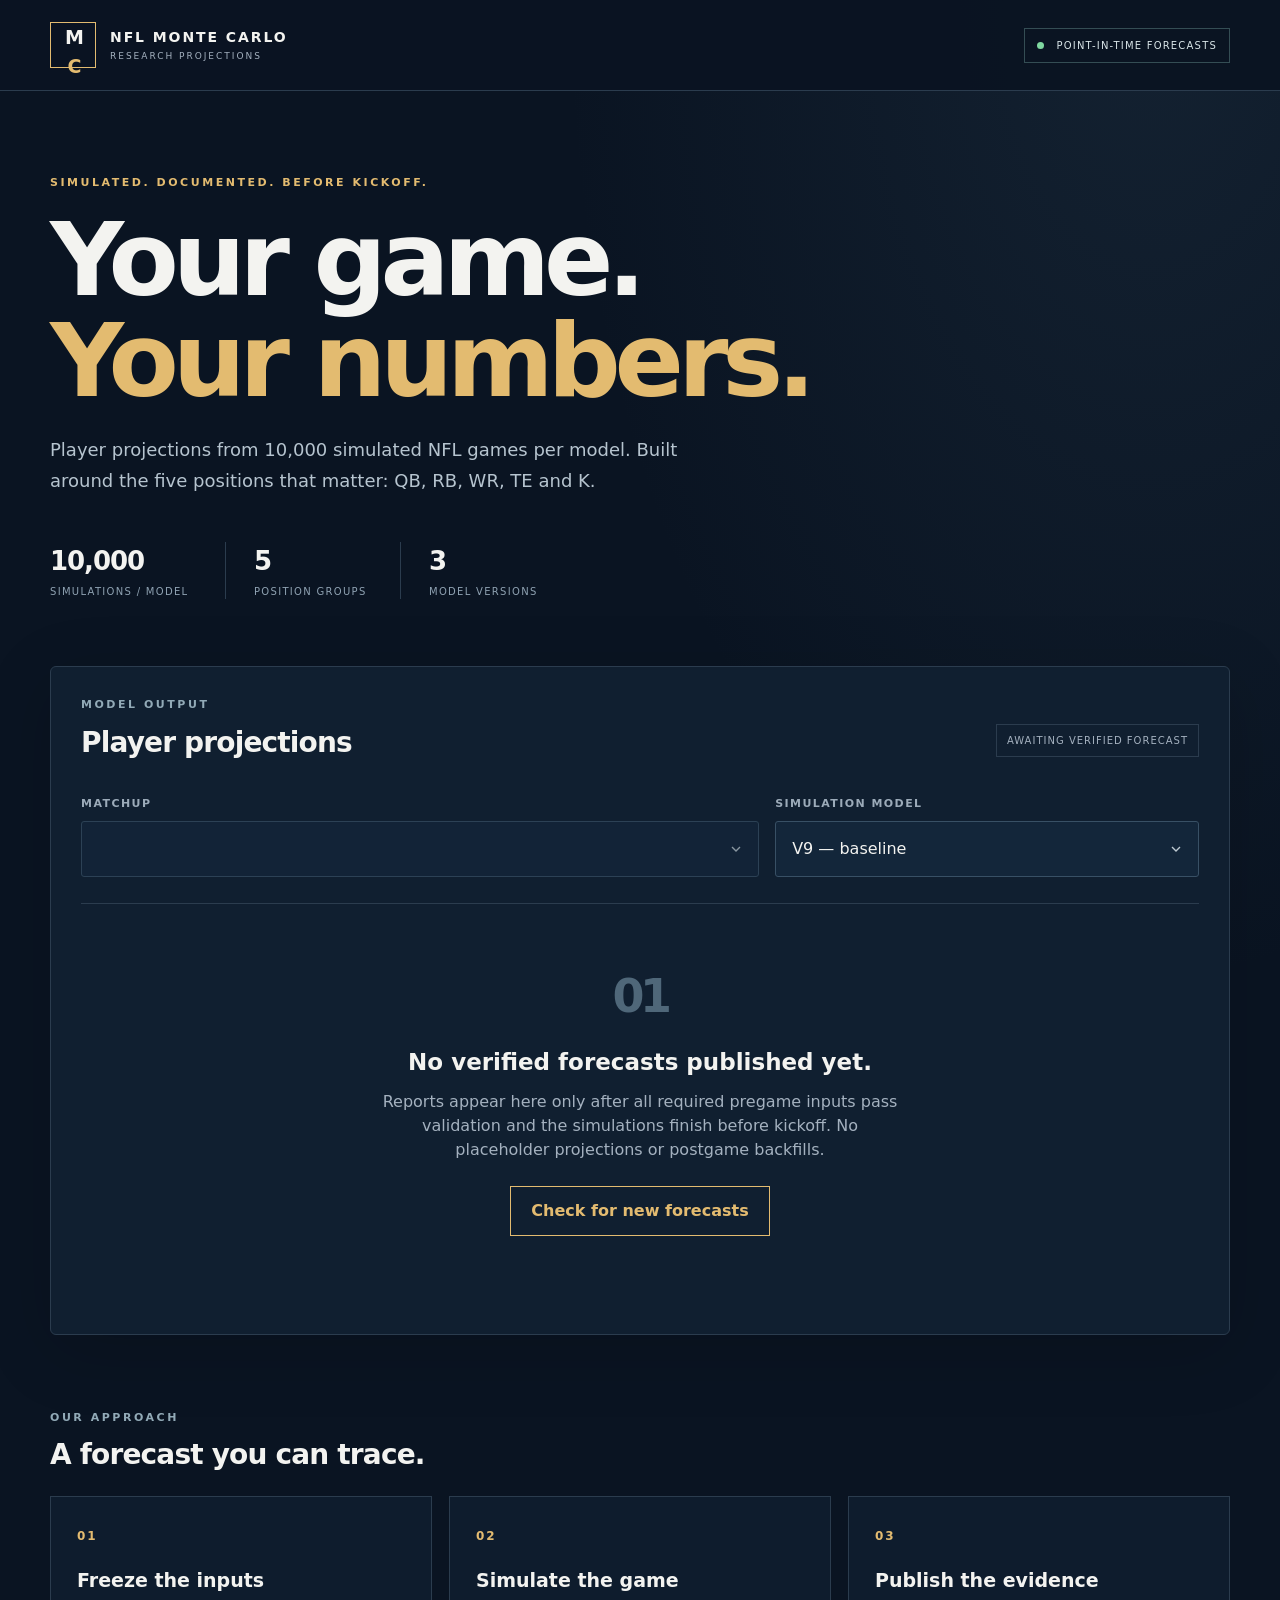
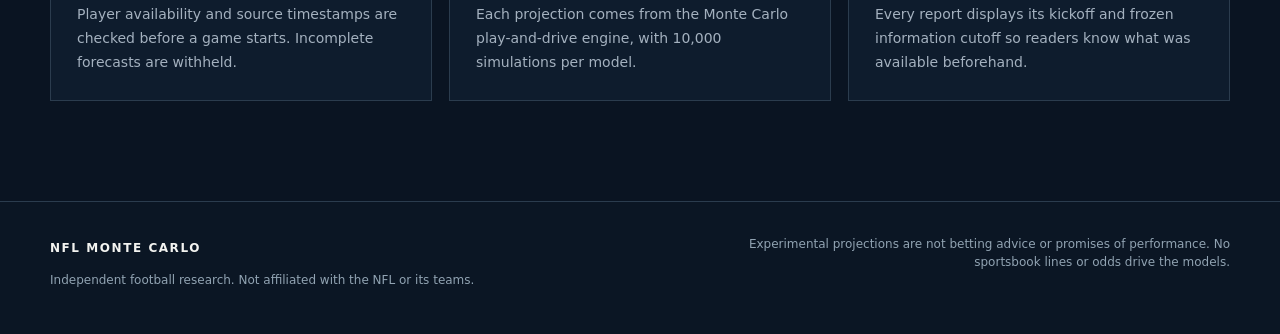
==== docs/index.html @ c94323e9 "Add files via upload" ====
<!doctype html>
<html lang="en">
<head>
  <meta charset="utf-8">
  <meta name="viewport" content="width=device-width, initial-scale=1">
  <meta name="description" content="Transparent, frozen pregame NFL Monte Carlo player projections for quarterbacks, running backs, wide receivers, tight ends and kickers.">
  <meta name="theme-color" content="#0c1726">
  <title>NFL Monte Carlo | Pregame Player Projections</title>
  <link rel="stylesheet" href="./style.css">
  <script src="./app.js" defer></script>
</head>
<body>
  <header class="site-header">
    <div class="container nav-wrap">
      <a href="./" class="brand" aria-label="NFL Monte Carlo homepage">
        <span class="brand-mark" aria-hidden="true">M<span class="brand-accent">C</span></span>
        <span class="brand-text"><strong>NFL MONTE CARLO</strong><small>RESEARCH PROJECTIONS</small></span>
      </a>
      <span class="site-chip"><span class="pulse-dot"></span> POINT-IN-TIME FORECASTS</span>
    </div>
  </header>

  <main class="container">
    <section class="hero" aria-labelledby="page-title">
      <div class="eyebrow">SIMULATED. DOCUMENTED. BEFORE KICKOFF.</div>
      <h1 id="page-title">Your game.<br><span>Your numbers.</span></h1>
      <p class="intro">Player projections from 10,000 simulated NFL games per model. Built around the five positions that matter: QB, RB, WR, TE and K.</p>
      <div class="hero-metrics">
        <div class="metric"><strong>10,000</strong><span>SIMULATIONS / MODEL</span></div>
        <div class="metric"><strong>5</strong><span>POSITION GROUPS</span></div>
        <div class="metric"><strong>3</strong><span>MODEL VERSIONS</span></div>
      </div>
    </section>

    <section class="workspace" aria-labelledby="workspace-title">
      <div class="section-header">
        <div>
          <div class="eyebrow muted">MODEL OUTPUT</div>
          <h2 id="workspace-title">Player projections</h2>
        </div>
        <span class="status" id="status-chip">CHECKING FORECASTS</span>
      </div>

      <div class="controls">
        <div class="control-field game-control">
          <label for="game-select">MATCHUP</label>
          <select id="game-select"><option value="">Loading verified matchups…</option></select>
        </div>
        <div class="control-field model-control">
          <label for="model-select">SIMULATION MODEL</label>
          <select id="model-select">
            <option value="v9">V9 — baseline</option>
            <option value="v10">V10 — research</option>
            <option value="v10_fg">V10+FG — research</option>
          </select>
        </div>
      </div>

      <div id="error-state" class="notice" hidden role="status"></div>

      <div id="empty-state" class="empty-state" role="status" hidden>
        <div class="empty-symbol" aria-hidden="true">01</div>
        <h3>No verified forecasts published yet.</h3>
        <p>Reports appear here only after all required pregame inputs pass validation and the simulations finish before kickoff. No placeholder projections or postgame backfills.</p>
        <button id="refresh-button" class="outline-button" type="button">Check for new forecasts</button>
      </div>

      <div id="forecast" hidden>
        <div class="matchup-bar">
          <div>
            <div class="eyebrow muted" id="matchup-overline">MATCHUP PROJECTION</div>
            <h3 id="matchup-title">—</h3>
            <div class="match-meta" id="match-meta"></div>
          </div>
          <div class="capture-badge"><span class="capture-dot"></span><span id="capture-label">FROZEN PREGAME</span></div>
        </div>

        <div id="research-banner" class="research-banner" hidden>
          <strong>Experimental model</strong> — For research comparison only. V9 is the baseline; this model has not been promoted for production scoring.
        </div>

        <div class="position-tabs" role="tablist" aria-label="Select player position">
          <button type="button" class="tab active" data-position="QB" aria-selected="true" role="tab">QBs</button>
          <button type="button" class="tab" data-position="RB" aria-selected="false" role="tab">RBs</button>
          <button type="button" class="tab" data-position="WR" aria-selected="false" role="tab">WRs</button>
          <button type="button" class="tab" data-position="TE" aria-selected="false" role="tab">TEs</button>
          <button type="button" class="tab" data-position="K" aria-selected="false" role="tab">Kickers</button>
        </div>

        <div class="table-heading">
          <div>
            <h3 id="table-title">Quarterback projections</h3>
            <p id="table-subtitle">Means from the simulation; yardage ranges shown in parentheses.</p>
          </div>
          <span id="player-count" class="count">—</span>
        </div>
        <div class="table-scroll">
          <table aria-describedby="table-subtitle" id="projection-table">
            <thead id="projection-head"></thead>
            <tbody id="projection-body"></tbody>
          </table>
        </div>
        <div class="table-footnote">Yardage ranges are the 10th–90th percentile of simulated outcomes. Other numbers are mean projections. They are not guaranteed results.</div>
      </div>
    </section>

    <section class="method" aria-labelledby="method-title">
      <div class="section-header">
        <div>
          <div class="eyebrow muted">OUR APPROACH</div>
          <h2 id="method-title">A forecast you can trace.</h2>
        </div>
      </div>
      <div class="method-grid">
        <article class="method-card"><span class="method-num">01</span><h3>Freeze the inputs</h3><p>Player availability and source timestamps are checked before a game starts. Incomplete forecasts are withheld.</p></article>
        <article class="method-card"><span class="method-num">02</span><h3>Simulate the game</h3><p>Each projection comes from the Monte Carlo play-and-drive engine, with 10,000 simulations per model.</p></article>
        <article class="method-card"><span class="method-num">03</span><h3>Publish the evidence</h3><p>Every report displays its kickoff and frozen information cutoff so readers know what was available beforehand.</p></article>
      </div>
    </section>
  </main>

  <footer class="footer">
    <div class="container footer-wrap">
      <div><strong>NFL MONTE CARLO</strong><p>Independent football research. Not affiliated with the NFL or its teams.</p></div>
      <div class="footer-note">Experimental projections are not betting advice or promises of performance. No sportsbook lines or odds drive the models.</div>
    </div>
  </footer>
</body>
</html>
---- docs/style.css ----
:root{color-scheme:dark;--bg:#0a1422;--surface:#101f30;--surface2:#13263a;--line:#2b3c4e;--text:#f3f3f0;--muted:#a4b1bf;--gold:#e3bb70;--green:#7fd8a0;--font:ui-sans-serif,system-ui,-apple-system,BlinkMacSystemFont,"Segoe UI",sans-serif}
*{box-sizing:border-box}html{scroll-behavior:smooth}body{margin:0;background:radial-gradient(ellipse at 90% 0,rgba(57,87,109,.20),transparent 36%),var(--bg);color:var(--text);font-family:var(--font);line-height:1.5}button,select{font:inherit}button:focus-visible,select:focus-visible,a:focus-visible{outline:3px solid var(--gold);outline-offset:3px}button{cursor:pointer}.container{width:min(1180px,calc(100% - 40px));margin:auto}.site-header{border-bottom:1px solid var(--line);background:rgba(10,20,34,.95)}.nav-wrap{display:flex;align-items:center;justify-content:space-between;min-height:90px;gap:16px}.brand{display:flex;gap:14px;align-items:center;color:inherit;text-decoration:none}.brand-mark{display:grid;place-items:center;width:46px;height:46px;border:1px solid var(--gold);font-size:19px;letter-spacing:-3px;font-weight:800}.brand-accent{color:var(--gold)}.brand-text{display:flex;flex-direction:column;letter-spacing:.12em;gap:2px}.brand-text strong{font-size:14px}.brand-text small{font-size:9px;color:var(--muted);letter-spacing:.22em}.site-chip{font-size:10px;letter-spacing:.12em;color:#d9e5e8;border:1px solid #344d54;padding:9px 12px;white-space:nowrap}.pulse-dot,.capture-dot{display:inline-block;width:7px;height:7px;background:var(--green);border-radius:50%;margin-right:8px}.hero{padding:84px 0 67px;max-width:850px}.eyebrow{font-size:11px;font-weight:800;letter-spacing:.23em;color:var(--gold)}.eyebrow.muted{color:#92aab7}.hero h1{font-size:clamp(56px,8vw,108px);line-height:.99;letter-spacing:-.06em;margin:17px 0 24px;font-weight:760}.hero h1 span{color:var(--gold)}.intro{font-size:18px;line-height:1.7;color:#b6c4cf;max-width:650px}.hero-metrics{display:flex;flex-wrap:wrap;gap:0;margin-top:46px}.metric{padding:0 28px;border-left:1px solid var(--line);min-width:175px}.metric:first-child{padding-left:0;border:0}.metric strong{display:block;font-size:26px;letter-spacing:-.04em}.metric span{display:block;color:#8fa2b2;font-size:10px;letter-spacing:.13em;margin-top:3px}.workspace{border:1px solid var(--line);background:var(--surface);padding:30px;border-radius:6px;box-shadow:0 16px 70px rgba(0,0,0,.16)}.section-header{display:flex;justify-content:space-between;align-items:center;gap:15px}.section-header h2{font-size:28px;letter-spacing:-.03em;margin:8px 0 20px}.status{font-size:10px;letter-spacing:.1em;border:1px solid var(--line);padding:8px 10px;color:var(--muted)}.controls{display:grid;grid-template-columns:1.6fr 1fr;gap:16px;margin:12px 0 26px}.control-field label{display:block;font-weight:750;color:#9cabb9;font-size:11px;letter-spacing:.13em;margin-bottom:9px}.control-field select{appearance:none;display:block;width:100%;padding:15px 34px 15px 16px;color:var(--text);border:1px solid #385065;background:var(--surface2) url("data:image/svg+xml,%3Csvg xmlns='http://www.w3.org/2000/svg' width='16' height='16' viewBox='0 0 24 24' fill='none' stroke='%23bdc9d1' stroke-width='2'%3E%3Cpath d='m6 9 6 6 6-6'/%3E%3C/svg%3E") no-repeat right 14px center;border-radius:3px;min-height:52px}.empty-state{text-align:center;padding:58px 25px 68px;border-top:1px solid var(--line)}.empty-symbol{font-size:46px;color:#4f6779;font-weight:900;letter-spacing:-.1em}.empty-state h3{font-size:23px;margin:14px 0 10px}.empty-state p{color:var(--muted);max-width:520px;margin:0 auto 24px}.outline-button{background:transparent;border:1px solid var(--gold);color:var(--gold);font-weight:700;padding:12px 20px}.outline-button:hover{background:rgba(227,187,112,.1)}.notice{border:1px solid #b27b5e;color:#f4c7aa;padding:14px;margin-bottom:20px}.matchup-bar{display:flex;align-items:start;justify-content:space-between;gap:22px;padding:23px 0 30px;border-top:1px solid var(--line)}.matchup-bar h3{font-size:clamp(25px,4vw,38px);letter-spacing:-.04em;margin:6px 0}.match-meta{font-size:13px;color:var(--muted);line-height:1.8}.capture-badge{white-space:nowrap;font-size:10px;font-weight:700;letter-spacing:.12em;color:#9fe1b6;border:1px solid #345a49;padding:9px 12px}.research-banner{margin-bottom:20px;background:#27303a;border-left:3px solid var(--gold);color:#f2dbb8;padding:13px 16px;font-size:13px}.position-tabs{display:flex;gap:8px;border-bottom:1px solid var(--line);overflow:auto}.tab{padding:14px 20px;background:transparent;color:var(--muted);border:0;border-bottom:3px solid transparent;font-weight:700;white-space:nowrap}.tab.active{color:var(--gold);border-bottom-color:var(--gold)}.tab:hover{color:var(--text)}.table-heading{display:flex;justify-content:space-between;align-items:center;gap:12px;margin:22px 0 14px}.table-heading h3{margin:0;font-size:22px;letter-spacing:-.02em}.table-heading p{color:var(--muted);font-size:12px;margin:5px 0 0}.count{background:#26384a;color:#b9c7d1;padding:6px 9px;font-size:12px;border-radius:3px;white-space:nowrap}.table-scroll{overflow-x:auto;border:1px solid var(--line)}table{width:100%;border-collapse:collapse;white-space:nowrap;font-variant-numeric:tabular-nums;font-size:13px}thead{background:#1b3045;color:#b8cad5}th{text-align:right;font-size:11px;letter-spacing:.025em;padding:16px 14px;border-bottom:1px solid var(--line)}th:first-child,th:nth-child(2){text-align:left}td{padding:16px 14px;text-align:right;border-bottom:1px solid #253749;color:#d2e0e9}td:first-child,td:nth-child(2){text-align:left}tbody tr:last-child td{border-bottom:0}tbody tr:hover{background:#172b40}.player-name{font-weight:760;color:#fff}.team-label{color:var(--gold);font-weight:760}.range{color:var(--muted);font-size:11px}.table-footnote{font-size:12px;color:#8fa3b2;margin-top:13px}.method{padding:75px 0 100px}.method-grid{display:grid;grid-template-columns:repeat(3,1fr);gap:17px}.method-card{background:#0e1c2d;border:1px solid var(--line);padding:26px;min-height:200px}.method-num{font-size:12px;font-weight:800;letter-spacing:.15em;color:var(--gold)}.method-card h3{font-size:19px;margin:19px 0 8px}.method-card p{color:var(--muted);margin:0;line-height:1.7;font-size:14px}.footer{border-top:1px solid var(--line);background:#0b1624;padding:33px 0}.footer-wrap{display:flex;justify-content:space-between;gap:35px;align-items:start}.footer strong{font-size:12px;letter-spacing:.13em}.footer p,.footer-note{color:#91a3b2;font-size:12px;max-width:520px}.footer-note{text-align:right} [hidden]{display:none!important}
@media(max-width:750px){.container{width:min(100% - 28px,1180px)}.nav-wrap{min-height:75px}.site-chip{font-size:8px;padding:7px}.brand-text strong{font-size:11px}.hero{padding:58px 0}.hero h1{font-size:clamp(51px,13vw,78px)}.intro{font-size:15px}.hero-metrics{gap:18px}.metric{border:0;padding:0;min-width:112px}.metric strong{font-size:23px}.metric span{font-size:9px}.workspace{padding:18px}.controls{grid-template-columns:1fr;gap:11px}.matchup-bar{flex-wrap:wrap}.method-grid{grid-template-columns:1fr}.method{padding:52px 0}.footer-wrap{display:block}.footer-note{text-align:left}.section-header h2{font-size:24px}.tab{padding:13px 16px}td,th{padding:13px 12px}}
@media(prefers-reduced-motion:reduce){html{scroll-behavior:auto}}
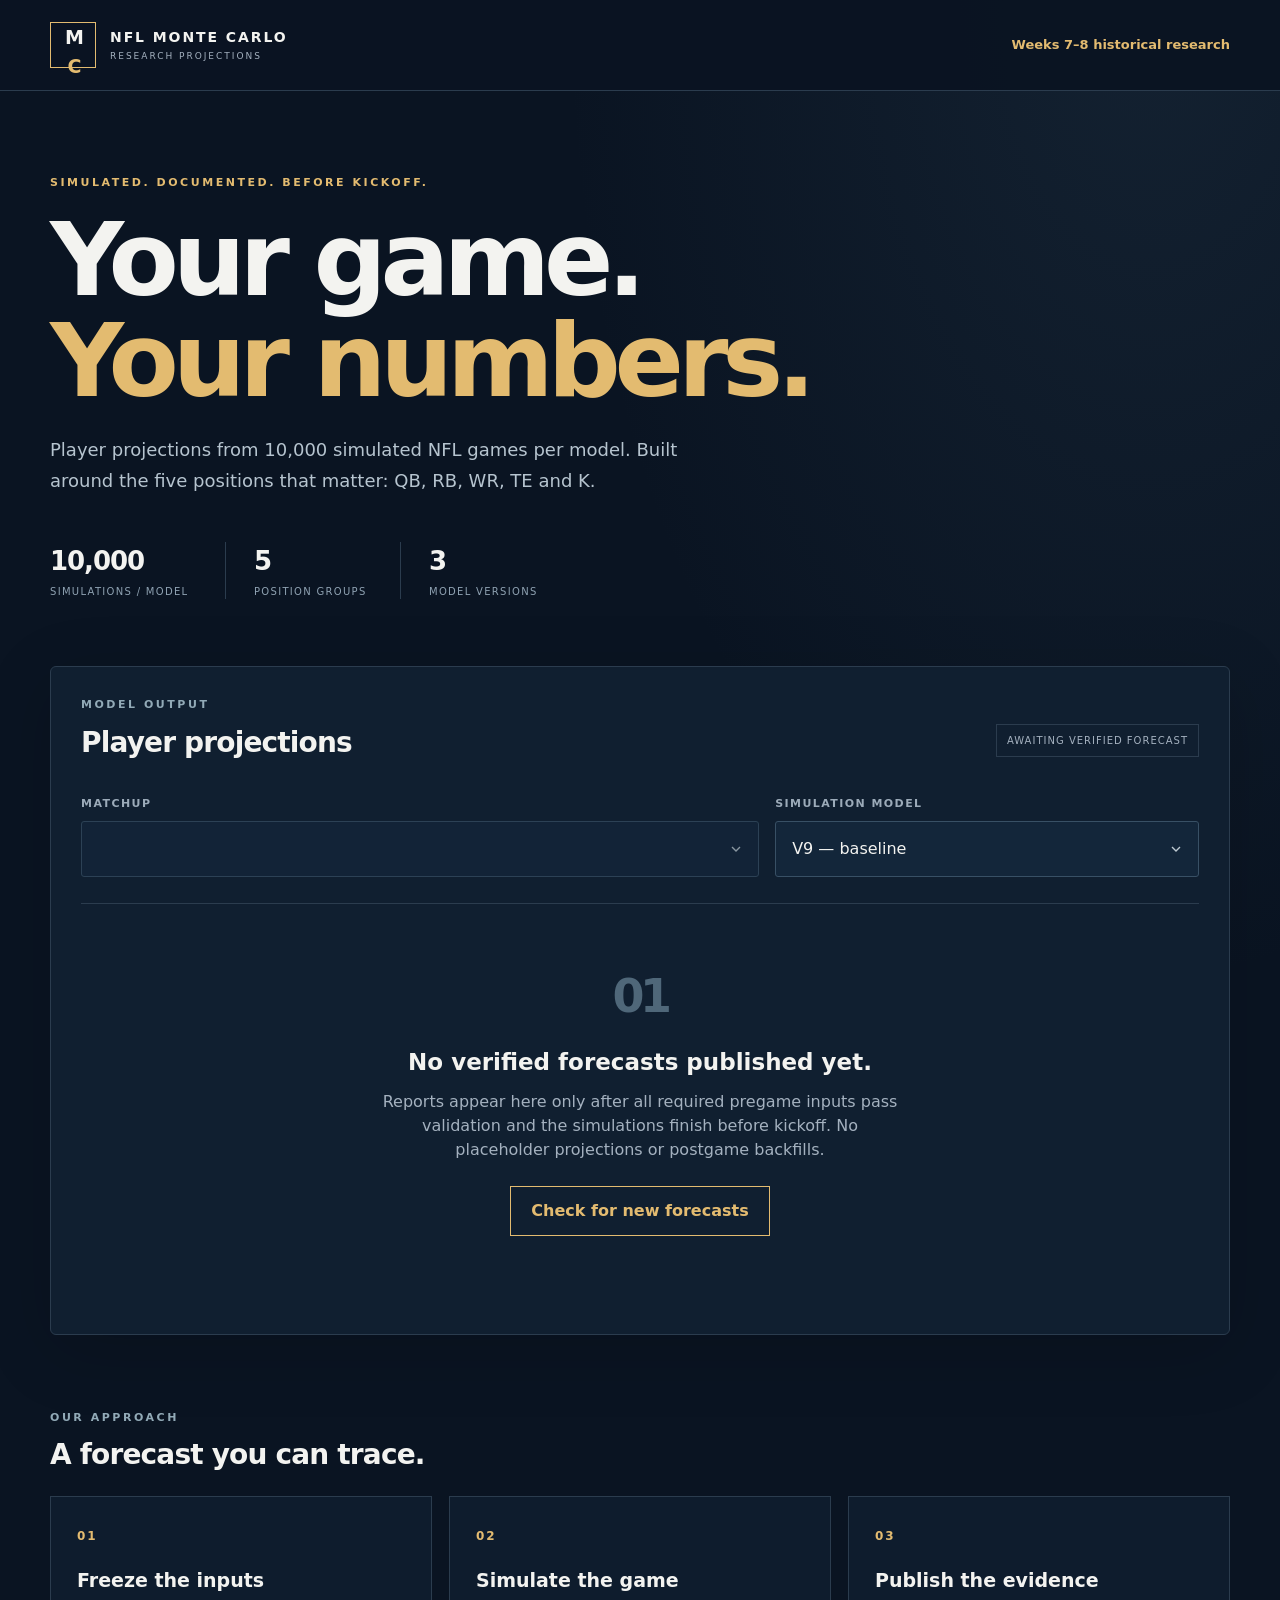
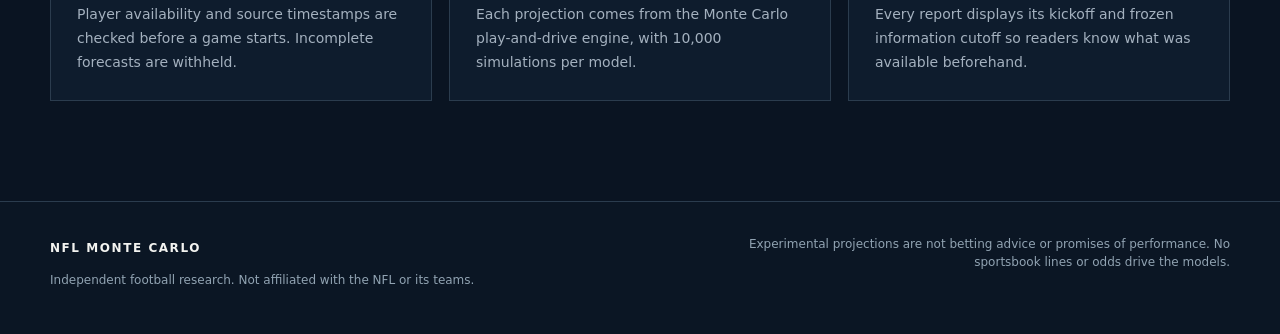
==== commit 15a9b7d6: "Publish labelled retrospective Week 7/8 simulation archive" ====
--- a/docs/index.html
+++ b/docs/index.html
@@ -16,7 +16,7 @@
         <span class="brand-mark" aria-hidden="true">M<span class="brand-accent">C</span></span>
         <span class="brand-text"><strong>NFL MONTE CARLO</strong><small>RESEARCH PROJECTIONS</small></span>
       </a>
-      <span class="site-chip"><span class="pulse-dot"></span> POINT-IN-TIME FORECASTS</span>
+      <a href="./history.html" style="color:#e3bb70;text-decoration:none;font-size:13px;font-weight:700">Weeks 7–8 historical research</a>
     </div>
   </header>
 
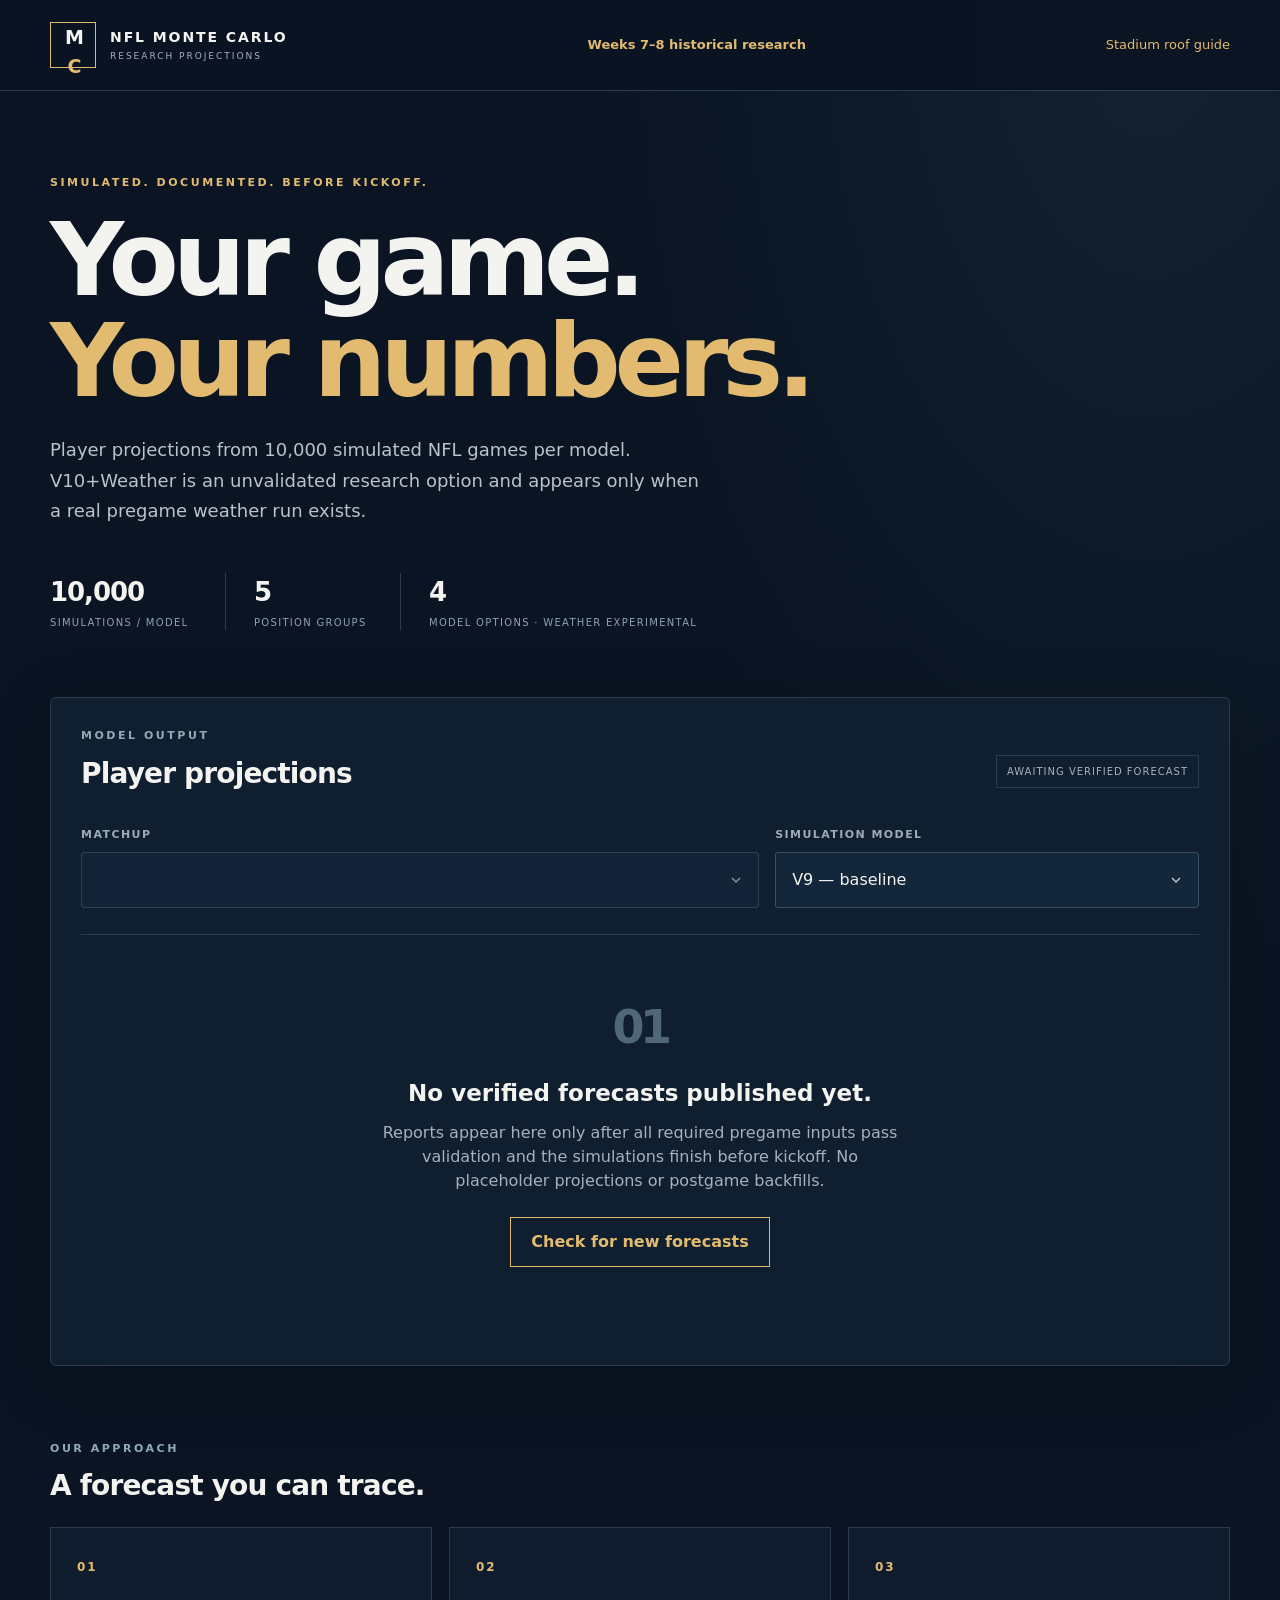
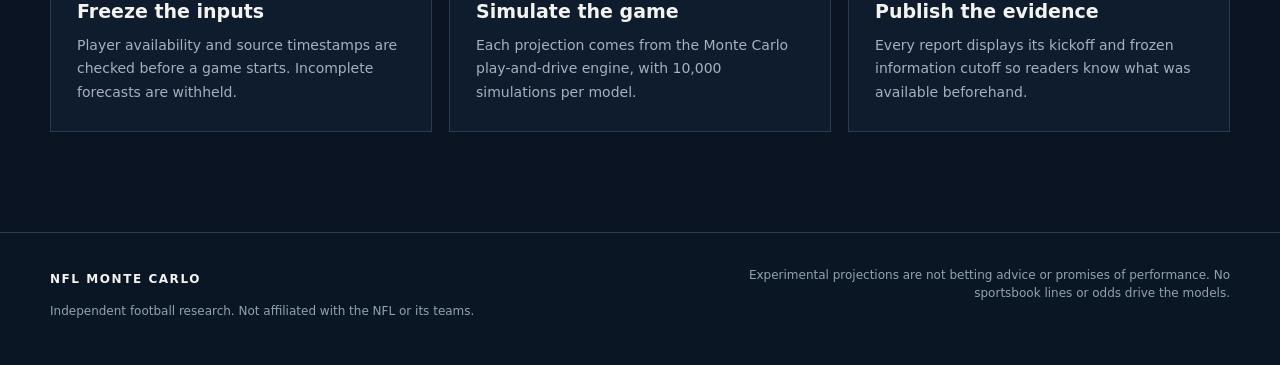
==== commit a01cee34: "Add experimental weather projections and verified stadium roof guide" ====
--- a/docs/index.html
+++ b/docs/index.html
@@ -17,6 +17,7 @@
         <span class="brand-text"><strong>NFL MONTE CARLO</strong><small>RESEARCH PROJECTIONS</small></span>
       </a>
       <a href="./history.html" style="color:#e3bb70;text-decoration:none;font-size:13px;font-weight:700">Weeks 7–8 historical research</a>
+      <a href="./stadiums.html" style="color:#e3bb70;text-decoration:none;font-size:13px">Stadium roof guide</a>
     </div>
   </header>
 
@@ -24,11 +25,11 @@
     <section class="hero" aria-labelledby="page-title">
       <div class="eyebrow">SIMULATED. DOCUMENTED. BEFORE KICKOFF.</div>
       <h1 id="page-title">Your game.<br><span>Your numbers.</span></h1>
-      <p class="intro">Player projections from 10,000 simulated NFL games per model. Built around the five positions that matter: QB, RB, WR, TE and K.</p>
+      <p class="intro">Player projections from 10,000 simulated NFL games per model. V10+Weather is an unvalidated research option and appears only when a real pregame weather run exists.</p>
       <div class="hero-metrics">
         <div class="metric"><strong>10,000</strong><span>SIMULATIONS / MODEL</span></div>
         <div class="metric"><strong>5</strong><span>POSITION GROUPS</span></div>
-        <div class="metric"><strong>3</strong><span>MODEL VERSIONS</span></div>
+        <div class="metric"><strong>4</strong><span>MODEL OPTIONS · WEATHER EXPERIMENTAL</span></div>
       </div>
     </section>
 
@@ -52,6 +53,7 @@
             <option value="v9">V9 — baseline</option>
             <option value="v10">V10 — research</option>
             <option value="v10_fg">V10+FG — research</option>
+            <option value="v10_weather">V10+Weather — experimental</option>
           </select>
         </div>
       </div>
@@ -75,10 +77,21 @@
           <div class="capture-badge"><span class="capture-dot"></span><span id="capture-label">FROZEN PREGAME</span></div>
         </div>
 
+<section class="score-panel" id="live-score-panel" aria-label="Simulated expected final score" hidden>
+  <div class="score-panel-header">
+    <span>EXPECTED FINAL SCORE <span class="score-panel-hint">· SIMULATION AVERAGES, NOT ACTUAL RESULTS</span></span>
+    <span class="score-model-label" id="live-score-model">V9 BASELINE</span>
+  </div>
+  <div class="score-panel-main">
+    <div class="score-team"><span id="live-away-name">AWAY</span><strong id="live-away-score">—</strong></div>
+    <span class="score-vs" aria-hidden="true">–</span>
+    <div class="score-team"><span id="live-home-name">HOME</span><strong id="live-home-score">—</strong></div>
+  </div>
+  <p class="score-win-prob" id="live-win-prob">—</p>
+</section>
         <div id="research-banner" class="research-banner" hidden>
-          <strong>Experimental model</strong> — For research comparison only. V9 is the baseline; this model has not been promoted for production scoring.
+          <strong id="research-banner-title">Experimental model</strong> — <span id="research-banner-message">For research comparison only. V9 is the baseline; this model has not been promoted for production scoring.</span>
         </div>
-
         <div class="position-tabs" role="tablist" aria-label="Select player position">
           <button type="button" class="tab active" data-position="QB" aria-selected="true" role="tab">QBs</button>
           <button type="button" class="tab" data-position="RB" aria-selected="false" role="tab">RBs</button>
@@ -101,6 +114,14 @@
           </table>
         </div>
         <div class="table-footnote">Yardage ranges are the 10th–90th percentile of simulated outcomes. Other numbers are mean projections. They are not guaranteed results.</div>
+        <section class="game-weather" aria-labelledby="game-weather-title">
+          <div class="eyebrow muted">STADIUM &amp; WEATHER</div>
+          <h3 id="game-weather-title">Weather forecast used</h3>
+          <p id="game-weather-usage" class="weather-usage"></p>
+          <div id="weather-availability" class="weather-availability" hidden role="status"></div>
+          <div id="weather-conditions" class="weather-conditions" hidden aria-label="Stadium forecast captured before kickoff"></div>
+          <p id="game-roof-context" class="weather-roof-context"></p>
+        </section>
       </div>
     </section>
 
--- a/docs/style.css
+++ b/docs/style.css
@@ -2,3 +2,29 @@
 *{box-sizing:border-box}html{scroll-behavior:smooth}body{margin:0;background:radial-gradient(ellipse at 90% 0,rgba(57,87,109,.20),transparent 36%),var(--bg);color:var(--text);font-family:var(--font);line-height:1.5}button,select{font:inherit}button:focus-visible,select:focus-visible,a:focus-visible{outline:3px solid var(--gold);outline-offset:3px}button{cursor:pointer}.container{width:min(1180px,calc(100% - 40px));margin:auto}.site-header{border-bottom:1px solid var(--line);background:rgba(10,20,34,.95)}.nav-wrap{display:flex;align-items:center;justify-content:space-between;min-height:90px;gap:16px}.brand{display:flex;gap:14px;align-items:center;color:inherit;text-decoration:none}.brand-mark{display:grid;place-items:center;width:46px;height:46px;border:1px solid var(--gold);font-size:19px;letter-spacing:-3px;font-weight:800}.brand-accent{color:var(--gold)}.brand-text{display:flex;flex-direction:column;letter-spacing:.12em;gap:2px}.brand-text strong{font-size:14px}.brand-text small{font-size:9px;color:var(--muted);letter-spacing:.22em}.site-chip{font-size:10px;letter-spacing:.12em;color:#d9e5e8;border:1px solid #344d54;padding:9px 12px;white-space:nowrap}.pulse-dot,.capture-dot{display:inline-block;width:7px;height:7px;background:var(--green);border-radius:50%;margin-right:8px}.hero{padding:84px 0 67px;max-width:850px}.eyebrow{font-size:11px;font-weight:800;letter-spacing:.23em;color:var(--gold)}.eyebrow.muted{color:#92aab7}.hero h1{font-size:clamp(56px,8vw,108px);line-height:.99;letter-spacing:-.06em;margin:17px 0 24px;font-weight:760}.hero h1 span{color:var(--gold)}.intro{font-size:18px;line-height:1.7;color:#b6c4cf;max-width:650px}.hero-metrics{display:flex;flex-wrap:wrap;gap:0;margin-top:46px}.metric{padding:0 28px;border-left:1px solid var(--line);min-width:175px}.metric:first-child{padding-left:0;border:0}.metric strong{display:block;font-size:26px;letter-spacing:-.04em}.metric span{display:block;color:#8fa2b2;font-size:10px;letter-spacing:.13em;margin-top:3px}.workspace{border:1px solid var(--line);background:var(--surface);padding:30px;border-radius:6px;box-shadow:0 16px 70px rgba(0,0,0,.16)}.section-header{display:flex;justify-content:space-between;align-items:center;gap:15px}.section-header h2{font-size:28px;letter-spacing:-.03em;margin:8px 0 20px}.status{font-size:10px;letter-spacing:.1em;border:1px solid var(--line);padding:8px 10px;color:var(--muted)}.controls{display:grid;grid-template-columns:1.6fr 1fr;gap:16px;margin:12px 0 26px}.control-field label{display:block;font-weight:750;color:#9cabb9;font-size:11px;letter-spacing:.13em;margin-bottom:9px}.control-field select{appearance:none;display:block;width:100%;padding:15px 34px 15px 16px;color:var(--text);border:1px solid #385065;background:var(--surface2) url("data:image/svg+xml,%3Csvg xmlns='http://www.w3.org/2000/svg' width='16' height='16' viewBox='0 0 24 24' fill='none' stroke='%23bdc9d1' stroke-width='2'%3E%3Cpath d='m6 9 6 6 6-6'/%3E%3C/svg%3E") no-repeat right 14px center;border-radius:3px;min-height:52px}.empty-state{text-align:center;padding:58px 25px 68px;border-top:1px solid var(--line)}.empty-symbol{font-size:46px;color:#4f6779;font-weight:900;letter-spacing:-.1em}.empty-state h3{font-size:23px;margin:14px 0 10px}.empty-state p{color:var(--muted);max-width:520px;margin:0 auto 24px}.outline-button{background:transparent;border:1px solid var(--gold);color:var(--gold);font-weight:700;padding:12px 20px}.outline-button:hover{background:rgba(227,187,112,.1)}.notice{border:1px solid #b27b5e;color:#f4c7aa;padding:14px;margin-bottom:20px}.matchup-bar{display:flex;align-items:start;justify-content:space-between;gap:22px;padding:23px 0 30px;border-top:1px solid var(--line)}.matchup-bar h3{font-size:clamp(25px,4vw,38px);letter-spacing:-.04em;margin:6px 0}.match-meta{font-size:13px;color:var(--muted);line-height:1.8}.capture-badge{white-space:nowrap;font-size:10px;font-weight:700;letter-spacing:.12em;color:#9fe1b6;border:1px solid #345a49;padding:9px 12px}.research-banner{margin-bottom:20px;background:#27303a;border-left:3px solid var(--gold);color:#f2dbb8;padding:13px 16px;font-size:13px}.position-tabs{display:flex;gap:8px;border-bottom:1px solid var(--line);overflow:auto}.tab{padding:14px 20px;background:transparent;color:var(--muted);border:0;border-bottom:3px solid transparent;font-weight:700;white-space:nowrap}.tab.active{color:var(--gold);border-bottom-color:var(--gold)}.tab:hover{color:var(--text)}.table-heading{display:flex;justify-content:space-between;align-items:center;gap:12px;margin:22px 0 14px}.table-heading h3{margin:0;font-size:22px;letter-spacing:-.02em}.table-heading p{color:var(--muted);font-size:12px;margin:5px 0 0}.count{background:#26384a;color:#b9c7d1;padding:6px 9px;font-size:12px;border-radius:3px;white-space:nowrap}.table-scroll{overflow-x:auto;border:1px solid var(--line)}table{width:100%;border-collapse:collapse;white-space:nowrap;font-variant-numeric:tabular-nums;font-size:13px}thead{background:#1b3045;color:#b8cad5}th{text-align:right;font-size:11px;letter-spacing:.025em;padding:16px 14px;border-bottom:1px solid var(--line)}th:first-child,th:nth-child(2){text-align:left}td{padding:16px 14px;text-align:right;border-bottom:1px solid #253749;color:#d2e0e9}td:first-child,td:nth-child(2){text-align:left}tbody tr:last-child td{border-bottom:0}tbody tr:hover{background:#172b40}.player-name{font-weight:760;color:#fff}.team-label{color:var(--gold);font-weight:760}.range{color:var(--muted);font-size:11px}.table-footnote{font-size:12px;color:#8fa3b2;margin-top:13px}.method{padding:75px 0 100px}.method-grid{display:grid;grid-template-columns:repeat(3,1fr);gap:17px}.method-card{background:#0e1c2d;border:1px solid var(--line);padding:26px;min-height:200px}.method-num{font-size:12px;font-weight:800;letter-spacing:.15em;color:var(--gold)}.method-card h3{font-size:19px;margin:19px 0 8px}.method-card p{color:var(--muted);margin:0;line-height:1.7;font-size:14px}.footer{border-top:1px solid var(--line);background:#0b1624;padding:33px 0}.footer-wrap{display:flex;justify-content:space-between;gap:35px;align-items:start}.footer strong{font-size:12px;letter-spacing:.13em}.footer p,.footer-note{color:#91a3b2;font-size:12px;max-width:520px}.footer-note{text-align:right} [hidden]{display:none!important}
 @media(max-width:750px){.container{width:min(100% - 28px,1180px)}.nav-wrap{min-height:75px}.site-chip{font-size:8px;padding:7px}.brand-text strong{font-size:11px}.hero{padding:58px 0}.hero h1{font-size:clamp(51px,13vw,78px)}.intro{font-size:15px}.hero-metrics{gap:18px}.metric{border:0;padding:0;min-width:112px}.metric strong{font-size:23px}.metric span{font-size:9px}.workspace{padding:18px}.controls{grid-template-columns:1fr;gap:11px}.matchup-bar{flex-wrap:wrap}.method-grid{grid-template-columns:1fr}.method{padding:52px 0}.footer-wrap{display:block}.footer-note{text-align:left}.section-header h2{font-size:24px}.tab{padding:13px 16px}td,th{padding:13px 12px}}
 @media(prefers-reduced-motion:reduce){html{scroll-behavior:auto}}
+
+
+/* Model-specific simulated scoreboard, distinct from actual game results. */
+.score-panel{border:1px solid #3e5266;background:linear-gradient(135deg,#172b3e,#101e2e);padding:22px 26px;margin:0 0 27px;border-radius:5px}
+.score-panel-header{display:flex;align-items:center;justify-content:space-between;gap:12px;font-size:11px;font-weight:800;letter-spacing:.105em;color:#e3bb70}
+.score-panel-hint{font-weight:500;letter-spacing:.02em;color:#99acba}
+.score-model-label{border:1px solid #566176;padding:5px 9px;white-space:nowrap;font-size:10px;color:#d7e1e8}
+.score-panel-main{display:flex;justify-content:center;align-items:center;gap:clamp(25px,7vw,110px);padding:17px 0 7px}
+.score-team{display:flex;flex-direction:column;align-items:center;min-width:85px;gap:3px}
+.score-team span{font-size:15px;font-weight:800;letter-spacing:.11em;color:#bfcfd8}
+.score-team strong{font-size:clamp(46px,7vw,76px);font-weight:760;line-height:1.05;letter-spacing:-.065em;font-variant-numeric:tabular-nums}
+.score-vs{font-size:25px;color:#6c8699;align-self:center}
+.score-win-prob{text-align:center;color:#a6b7c5;font-size:12px;margin:9px 0 0}
+@media(max-width:750px){.score-panel{padding:18px 13px}.score-panel-header{font-size:9px;flex-wrap:wrap}.score-panel-hint{display:block;padding-top:3px}.score-team{min-width:55px}.score-panel-main{gap:25px}.score-vs{font-size:20px}}
+
+/* Per-game forecast provenance is separate from simulation output. */
+.game-weather{margin-top:25px;padding:22px 24px;border:1px solid #344457;border-radius:5px;background:#121e2c}
+.game-weather h3{font-size:clamp(19px,2.8vw,25px);font-weight:650;margin:7px 0 10px;color:#e7ecf0}
+.weather-usage{color:#bccbd4;font-size:14px;line-height:1.65;margin:0 0 13px}
+.weather-conditions{display:grid;grid-template-columns:repeat(auto-fit,minmax(160px,1fr));gap:12px;margin:16px 0 12px}
+.weather-cell{padding:11px 14px;border:1px solid #384b59;background:#0b1a28;border-radius:4px;display:flex;flex-direction:column;gap:5px}
+.weather-cell-label{text-transform:uppercase;letter-spacing:.08em;font-size:10px;color:#9cafbc}
+.weather-cell-value{font-size:14px;font-weight:650;color:#e4ebee;line-height:1.35;overflow-wrap:anywhere}
+.weather-roof-context{color:#93aab8;font-size:12px;line-height:1.7;margin:7px 0 0}
+.weather-availability{border:1px solid #75623f;color:#e6cb91;background:rgba(159,116,47,.08);font-size:13px;line-height:1.6;padding:12px 14px;border-radius:4px;margin-top:10px}
+@media(max-width:650px){.game-weather{padding:17px 14px}.weather-conditions{grid-template-columns:repeat(2,minmax(0,1fr))}.weather-cell{padding:9px}}
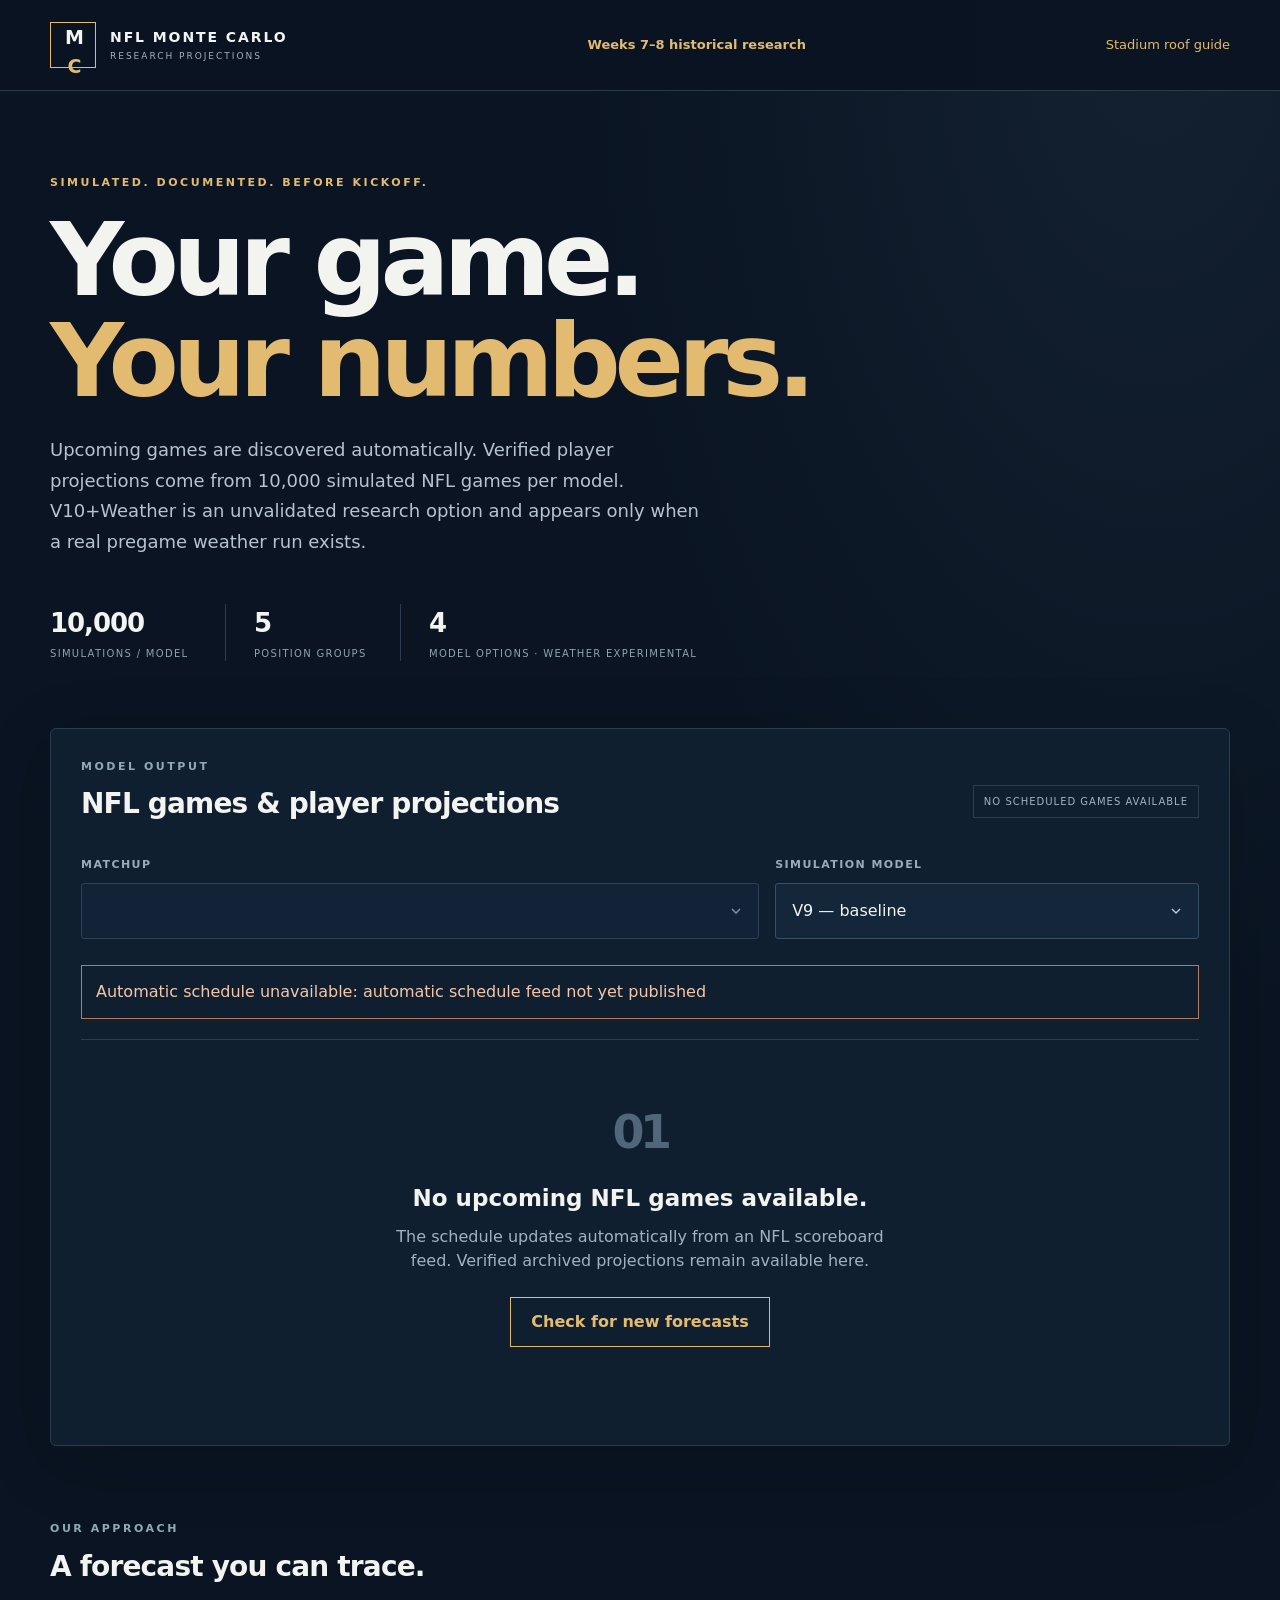
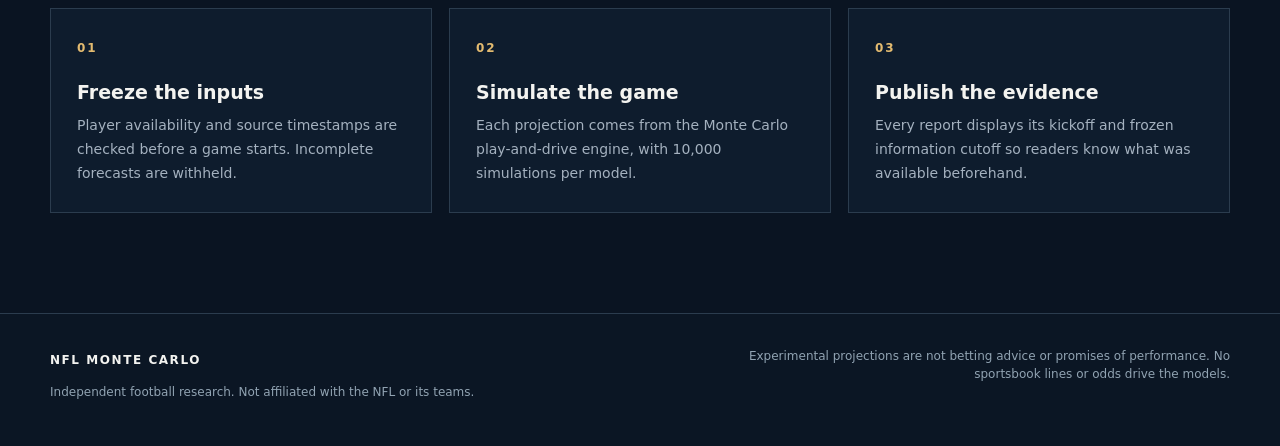
==== commit 4eb0d08c: "Add experimental weather projections and verified stadium roof guide" ====
--- a/docs/index.html
+++ b/docs/index.html
@@ -25,7 +25,7 @@
     <section class="hero" aria-labelledby="page-title">
       <div class="eyebrow">SIMULATED. DOCUMENTED. BEFORE KICKOFF.</div>
       <h1 id="page-title">Your game.<br><span>Your numbers.</span></h1>
-      <p class="intro">Player projections from 10,000 simulated NFL games per model. V10+Weather is an unvalidated research option and appears only when a real pregame weather run exists.</p>
+      <p class="intro">Upcoming games are discovered automatically. Verified player projections come from 10,000 simulated NFL games per model. V10+Weather is an unvalidated research option and appears only when a real pregame weather run exists.</p>
       <div class="hero-metrics">
         <div class="metric"><strong>10,000</strong><span>SIMULATIONS / MODEL</span></div>
         <div class="metric"><strong>5</strong><span>POSITION GROUPS</span></div>
@@ -37,7 +37,7 @@
       <div class="section-header">
         <div>
           <div class="eyebrow muted">MODEL OUTPUT</div>
-          <h2 id="workspace-title">Player projections</h2>
+          <h2 id="workspace-title">NFL games &amp; player projections</h2>
         </div>
         <span class="status" id="status-chip">CHECKING FORECASTS</span>
       </div>
@@ -45,7 +45,7 @@
       <div class="controls">
         <div class="control-field game-control">
           <label for="game-select">MATCHUP</label>
-          <select id="game-select"><option value="">Loading verified matchups…</option></select>
+          <select id="game-select"><option value="">Discovering scheduled NFL games…</option></select>
         </div>
         <div class="control-field model-control">
           <label for="model-select">SIMULATION MODEL</label>
@@ -62,8 +62,8 @@
 
       <div id="empty-state" class="empty-state" role="status" hidden>
         <div class="empty-symbol" aria-hidden="true">01</div>
-        <h3>No verified forecasts published yet.</h3>
-        <p>Reports appear here only after all required pregame inputs pass validation and the simulations finish before kickoff. No placeholder projections or postgame backfills.</p>
+        <h3 id="empty-heading">No verified forecasts published yet.</h3>
+        <p id="empty-detail">Reports appear here only after all required pregame inputs pass validation and the simulations finish before kickoff. No placeholder projections or postgame backfills.</p>
         <button id="refresh-button" class="outline-button" type="button">Check for new forecasts</button>
       </div>
 
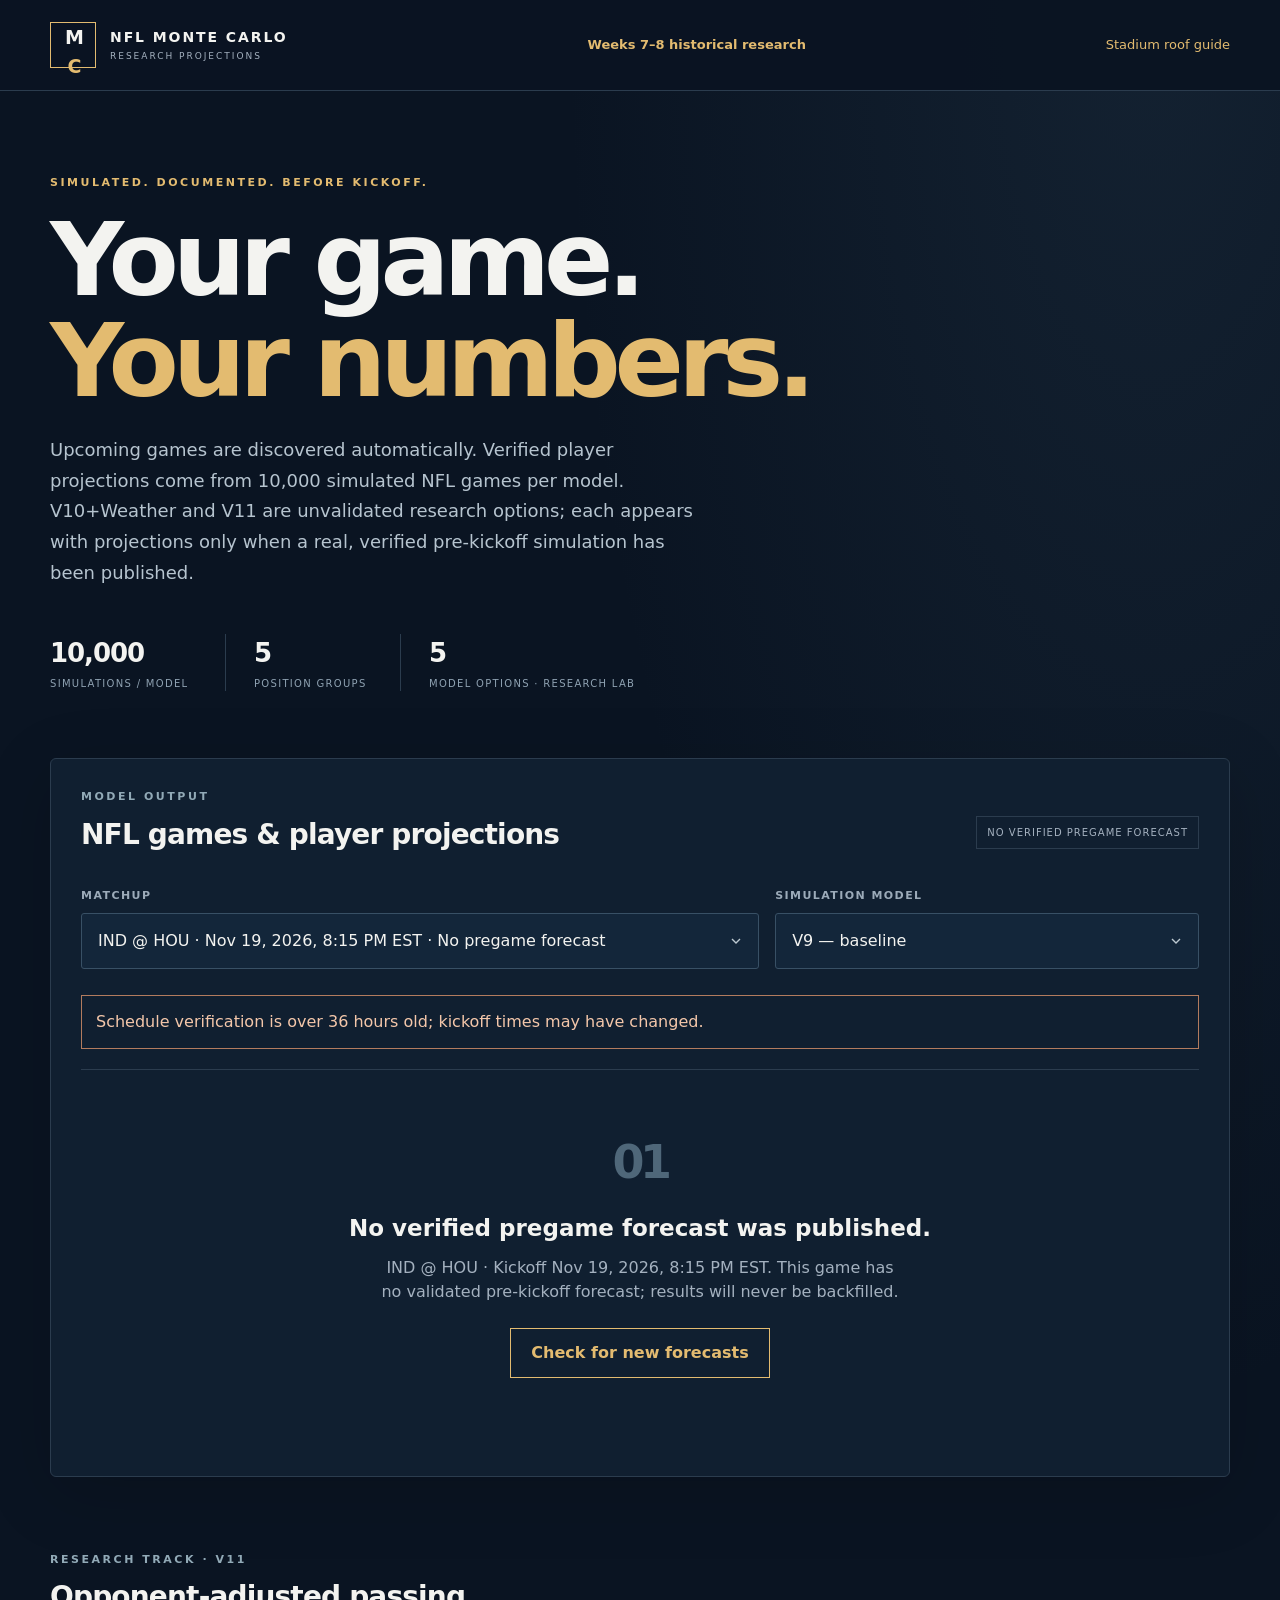
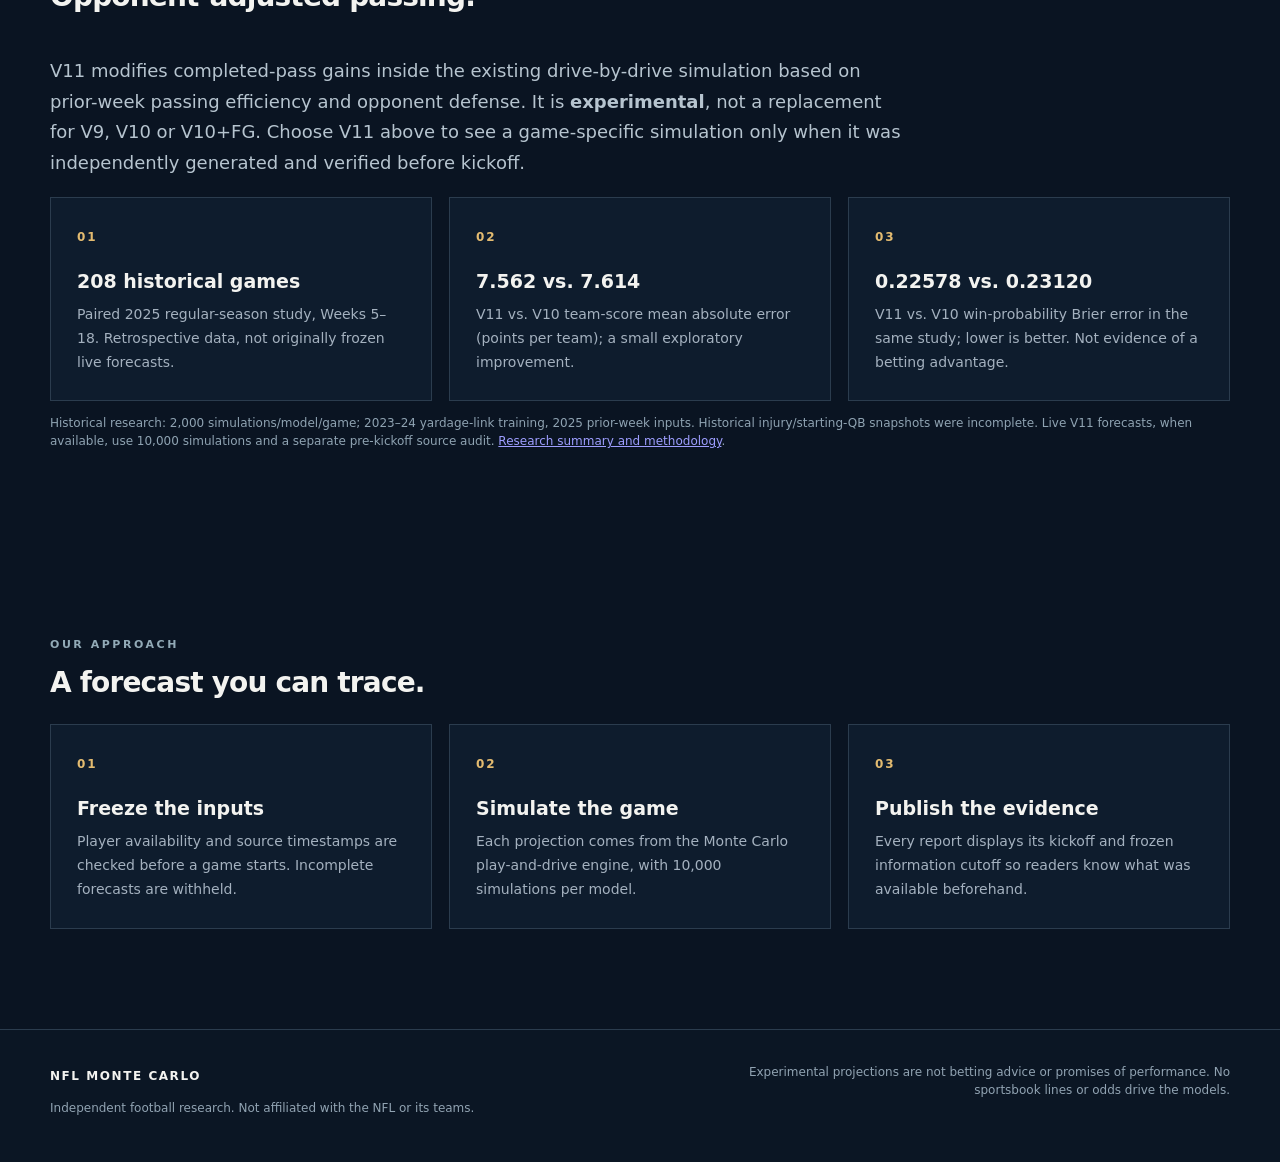
==== commit 6636662d: "Refresh UI: auto-archive final NFL games" ====
--- a/docs/index.html
+++ b/docs/index.html
@@ -25,11 +25,11 @@
     <section class="hero" aria-labelledby="page-title">
       <div class="eyebrow">SIMULATED. DOCUMENTED. BEFORE KICKOFF.</div>
       <h1 id="page-title">Your game.<br><span>Your numbers.</span></h1>
-      <p class="intro">Upcoming games are discovered automatically. Verified player projections come from 10,000 simulated NFL games per model. V10+Weather is an unvalidated research option and appears only when a real pregame weather run exists.</p>
+      <p class="intro">Upcoming games are discovered automatically. Verified player projections come from 10,000 simulated NFL games per model. V10+Weather and V11 are unvalidated research options; each appears with projections only when a real, verified pre-kickoff simulation has been published.</p>
       <div class="hero-metrics">
         <div class="metric"><strong>10,000</strong><span>SIMULATIONS / MODEL</span></div>
         <div class="metric"><strong>5</strong><span>POSITION GROUPS</span></div>
-        <div class="metric"><strong>4</strong><span>MODEL OPTIONS · WEATHER EXPERIMENTAL</span></div>
+        <div class="metric"><strong>5</strong><span>MODEL OPTIONS · RESEARCH LAB</span></div>
       </div>
     </section>
 
@@ -54,6 +54,7 @@
             <option value="v10">V10 — research</option>
             <option value="v10_fg">V10+FG — research</option>
             <option value="v10_weather">V10+Weather — experimental</option>
+            <option value="v11">V11 — opponent-adjusted passing (experimental)</option>
           </select>
         </div>
       </div>
@@ -125,6 +126,22 @@
       </div>
     </section>
 
+    <section class="method" aria-labelledby="v11-research-title">
+      <div class="section-header">
+        <div>
+          <div class="eyebrow muted">RESEARCH TRACK · V11</div>
+          <h2 id="v11-research-title">Opponent-adjusted passing.</h2>
+        </div>
+      </div>
+      <p class="intro" style="max-width:860px">V11 modifies completed-pass gains inside the existing drive-by-drive simulation based on prior-week passing efficiency and opponent defense. It is <strong>experimental</strong>, not a replacement for V9, V10 or V10+FG. Choose V11 above to see a game-specific simulation only when it was independently generated and verified before kickoff.</p>
+      <div class="method-grid">
+        <article class="method-card"><span class="method-num">01</span><h3>208 historical games</h3><p>Paired 2025 regular-season study, Weeks 5–18. Retrospective data, not originally frozen live forecasts.</p></article>
+        <article class="method-card"><span class="method-num">02</span><h3>7.562 vs. 7.614</h3><p>V11 vs. V10 team-score mean absolute error (points per team); a small exploratory improvement.</p></article>
+        <article class="method-card"><span class="method-num">03</span><h3>0.22578 vs. 0.23120</h3><p>V11 vs. V10 win-probability Brier error in the same study; lower is better. Not evidence of a betting advantage.</p></article>
+      </div>
+      <p class="table-footnote">Historical research: 2,000 simulations/model/game; 2023–24 yardage-link training, 2025 prior-week inputs. Historical injury/starting-QB snapshots were incomplete. Live V11 forecasts, when available, use 10,000 simulations and a separate pre-kickoff source audit. <a href="./data/v11_study_2025.json">Research summary and methodology</a>.</p>
+    </section>
+
     <section class="method" aria-labelledby="method-title">
       <div class="section-header">
         <div>
